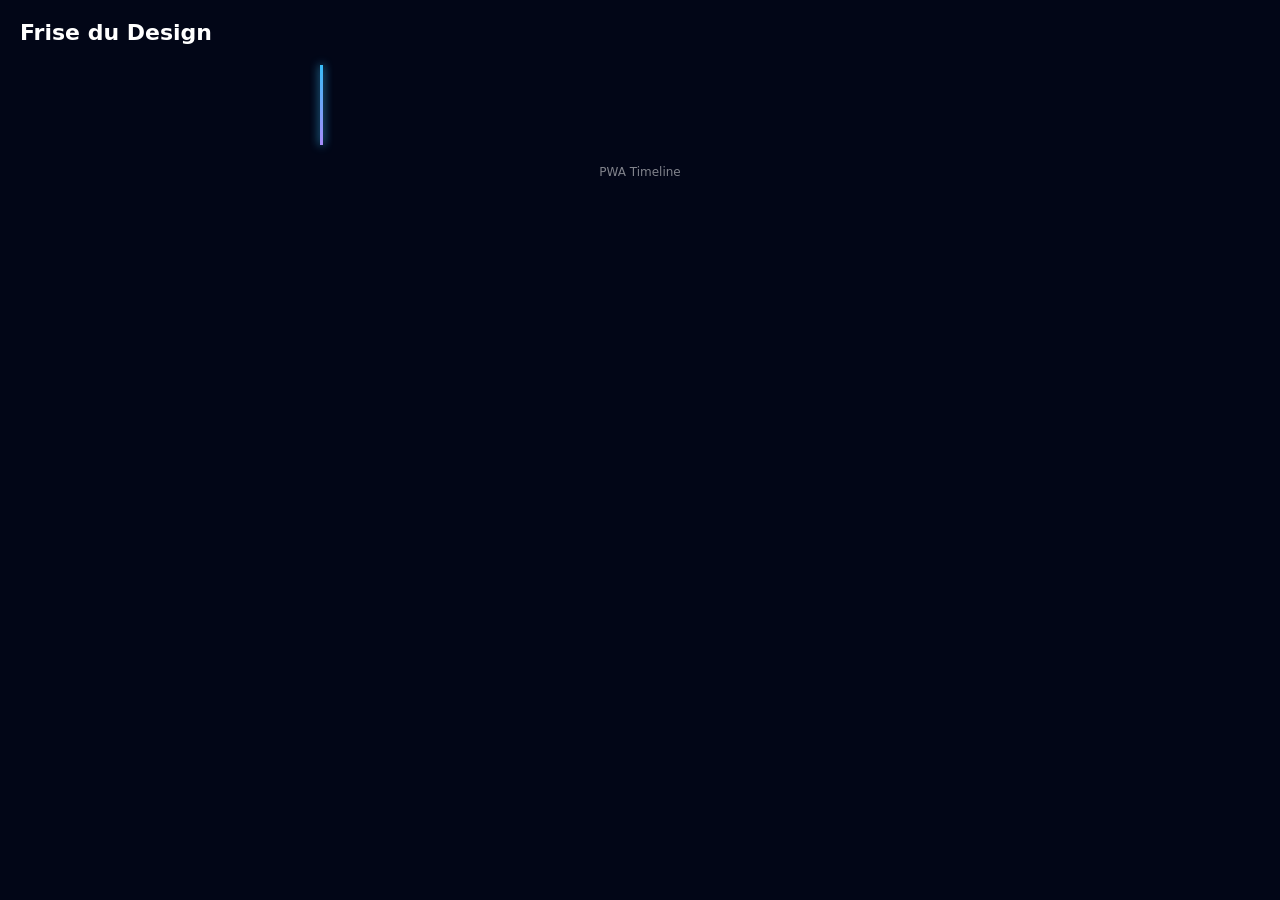
==== index.html @ 4c0ab79c "Add initial index.html for PWA timeline" ====
<!DOCTYPE html>
<html lang="fr">
<head>
    <meta charset="UTF-8">
    <meta name="viewport" content="width=device-width, initial-scale=1">
    <title>Timeline PWA</title>

    <link rel="manifest" href="/manifest.json">
    <link rel="stylesheet" href="Scripts/style.css">
    <meta name="theme-color" content="#020617" />

</head>
<body>

    <header>
        <h1>Frise du Design</h1>
    </header>

    <div class="timeline" id="timeline"></div>

    <footer>PWA Timeline</footer>

    <script src="./index.js"></script>

</body>
</html>
---- Scripts/style.css ----
*{
    box-sizing:border-box
}

body{
    margin:0;
    font-family:system-ui,-apple-system,Segoe UI,Roboto;
    background:#020617;
    color:white;
}

header{
    padding:20px
}
h1{
    margin:0;
    font-size:22px
}

.timeline{
    position:relative;
    max-width:700px;
    margin:auto;
    padding:40px 0;
}

.timeline::before{
    content:"";
    position:absolute;
    left:30px;
    top:0;
    bottom:0;
    width:3px;
    background:linear-gradient(#38bdf8,#a78bfa);
    box-shadow:0 0 10px #38bdf8;
}

.event{
    position:relative;
    margin:30px 0;
    padding-left:70px;
    cursor:pointer;
}

.node{
    position:absolute;
    left:22px;
    top:5px;
    width:16px;
    height:16px;
    border-radius:50%;
    background:linear-gradient(135deg,#38bdf8,#a78bfa);
    box-shadow:0 0 10px #38bdf8;
}

.period{
    font-weight:700;
    font-size:16px;
    color:#38bdf8;
}

.title{
    font-size:17px;
    margin-top:2px;
    font-weight:600;
}

.content{
    margin-top:12px;
    background:#1e293b;
    border-radius:14px;
    padding:18px;
    display:none;
    line-height:1.6;
    font-size:14px;
}

/* Styled content */
.content h3{
    margin:18px 0 8px 0;
    font-size:15px;
    color:#a78bfa;
}

.content p{
    margin:8px 0;
    opacity:.9;
}

.content ul{
    padding-left:18px;
    margin:8px 0;
}

.content li{
    margin:6px 0;
}

.content .block{
    margin-top:12px;
    padding-top:10px;
    border-top:1px solid rgba(255,255,255,0.08);
}

.event.open .content{
    display:block;
    animation:fade .25s ease;
}

@keyframes fade{
    from {
        opacity:0;
        transform:translateY(-5px)
    }
    to {
        opacity:1;
        transform:translateY(0)
    }
}

footer{
    text-align:center;
    padding:20px;
    font-size:12px;
    opacity:.5;
}
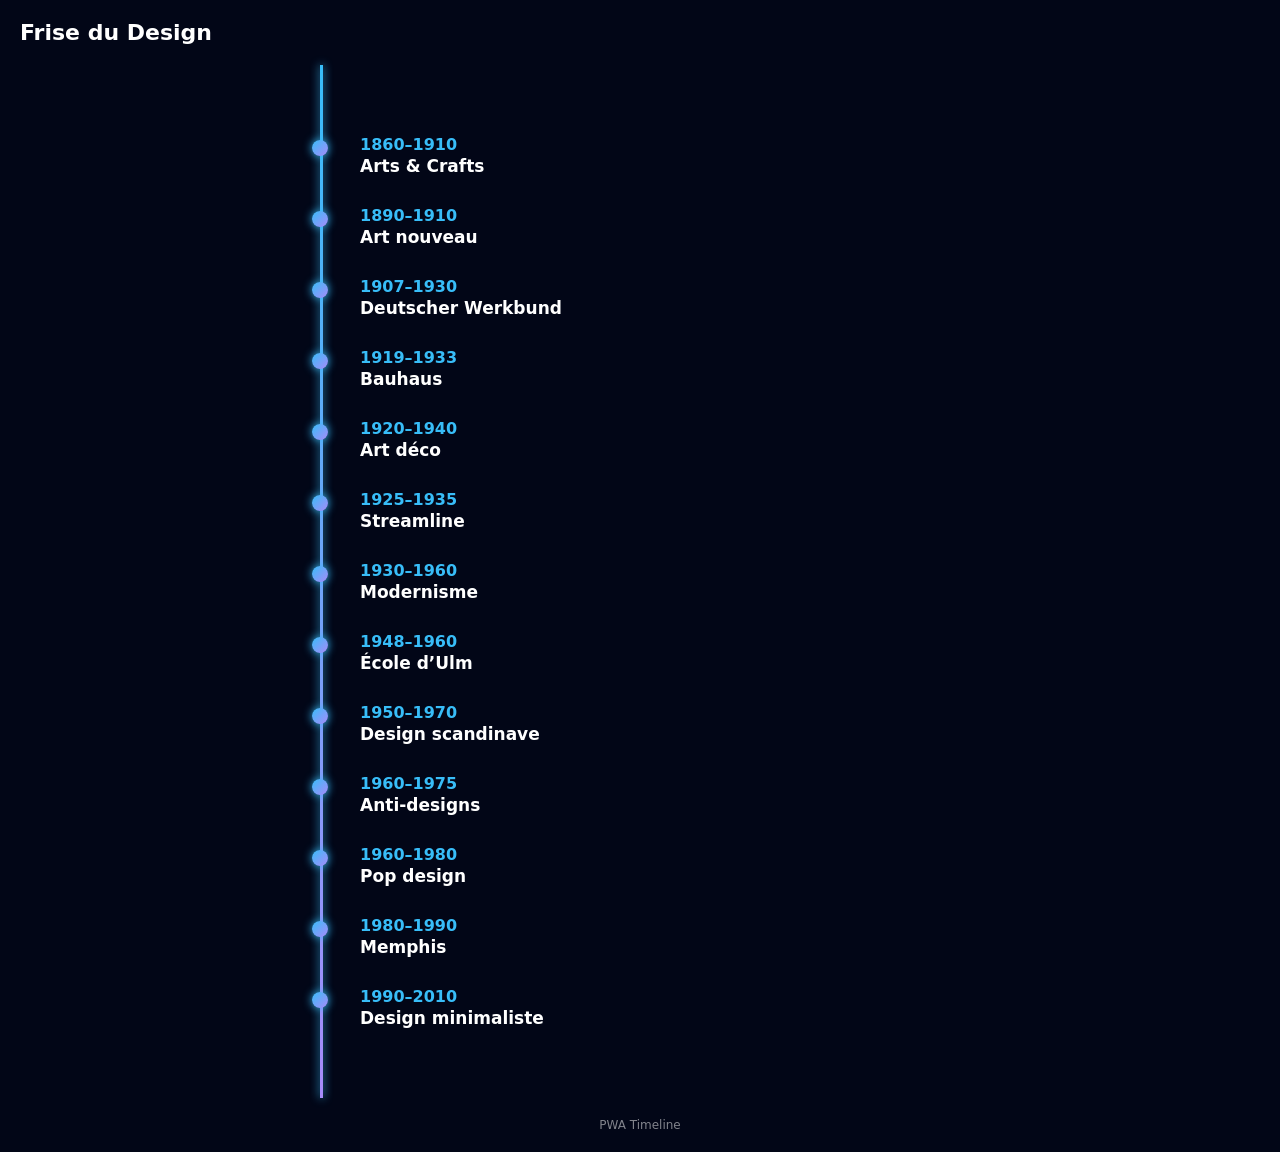
==== commit f7344b0a: "Update stylesheet and script paths in index.html" ====
--- a/index.html
+++ b/index.html
@@ -5,8 +5,8 @@
     <meta name="viewport" content="width=device-width, initial-scale=1">
     <title>Timeline PWA</title>
 
-    <link rel="manifest" href="/manifest.json">
-    <link rel="stylesheet" href="Scripts/style.css">
+    <link rel="manifest" href="manifest.json">
+    <link rel="stylesheet" href="style.css">
     <meta name="theme-color" content="#020617" />
 
 </head>
@@ -20,7 +20,7 @@
 
     <footer>PWA Timeline</footer>
 
-    <script src="./index.js"></script>
+    <script src="index.js"></script>
 
 </body>
 </html>
--- a/style.css
+++ b/style.css
@@ -0,0 +1,127 @@
+
+*{
+    box-sizing:border-box
+}
+
+body{
+    margin:0;
+    font-family:system-ui,-apple-system,Segoe UI,Roboto;
+    background:#020617;
+    color:white;
+}
+
+header{
+    padding:20px
+}
+h1{
+    margin:0;
+    font-size:22px
+}
+
+.timeline{
+    position:relative;
+    max-width:700px;
+    margin:auto;
+    padding:40px 0;
+}
+
+.timeline::before{
+    content:"";
+    position:absolute;
+    left:30px;
+    top:0;
+    bottom:0;
+    width:3px;
+    background:linear-gradient(#38bdf8,#a78bfa);
+    box-shadow:0 0 10px #38bdf8;
+}
+
+.event{
+    position:relative;
+    margin:30px 0;
+    padding-left:70px;
+    cursor:pointer;
+}
+
+.node{
+    position:absolute;
+    left:22px;
+    top:5px;
+    width:16px;
+    height:16px;
+    border-radius:50%;
+    background:linear-gradient(135deg,#38bdf8,#a78bfa);
+    box-shadow:0 0 10px #38bdf8;
+}
+
+.period{
+    font-weight:700;
+    font-size:16px;
+    color:#38bdf8;
+}
+
+.title{
+    font-size:17px;
+    margin-top:2px;
+    font-weight:600;
+}
+
+.content{
+    margin-top:12px;
+    background:#1e293b;
+    border-radius:14px;
+    padding:18px;
+    display:none;
+    line-height:1.6;
+    font-size:14px;
+}
+
+/* Styled content */
+.content h3{
+    margin:18px 0 8px 0;
+    font-size:15px;
+    color:#a78bfa;
+}
+
+.content p{
+    margin:8px 0;
+    opacity:.9;
+}
+
+.content ul{
+    padding-left:18px;
+    margin:8px 0;
+}
+
+.content li{
+    margin:6px 0;
+}
+
+.content .block{
+    margin-top:12px;
+    padding-top:10px;
+    border-top:1px solid rgba(255,255,255,0.08);
+}
+
+.event.open .content{
+    display:block;
+    animation:fade .25s ease;
+}
+
+@keyframes fade{
+    from {
+        opacity:0;
+        transform:translateY(-5px)
+    }
+    to {
+        opacity:1;
+        transform:translateY(0)
+    }
+}
+
+footer{
+    text-align:center;
+    padding:20px;
+    font-size:12px;
+    opacity:.5;
+}
